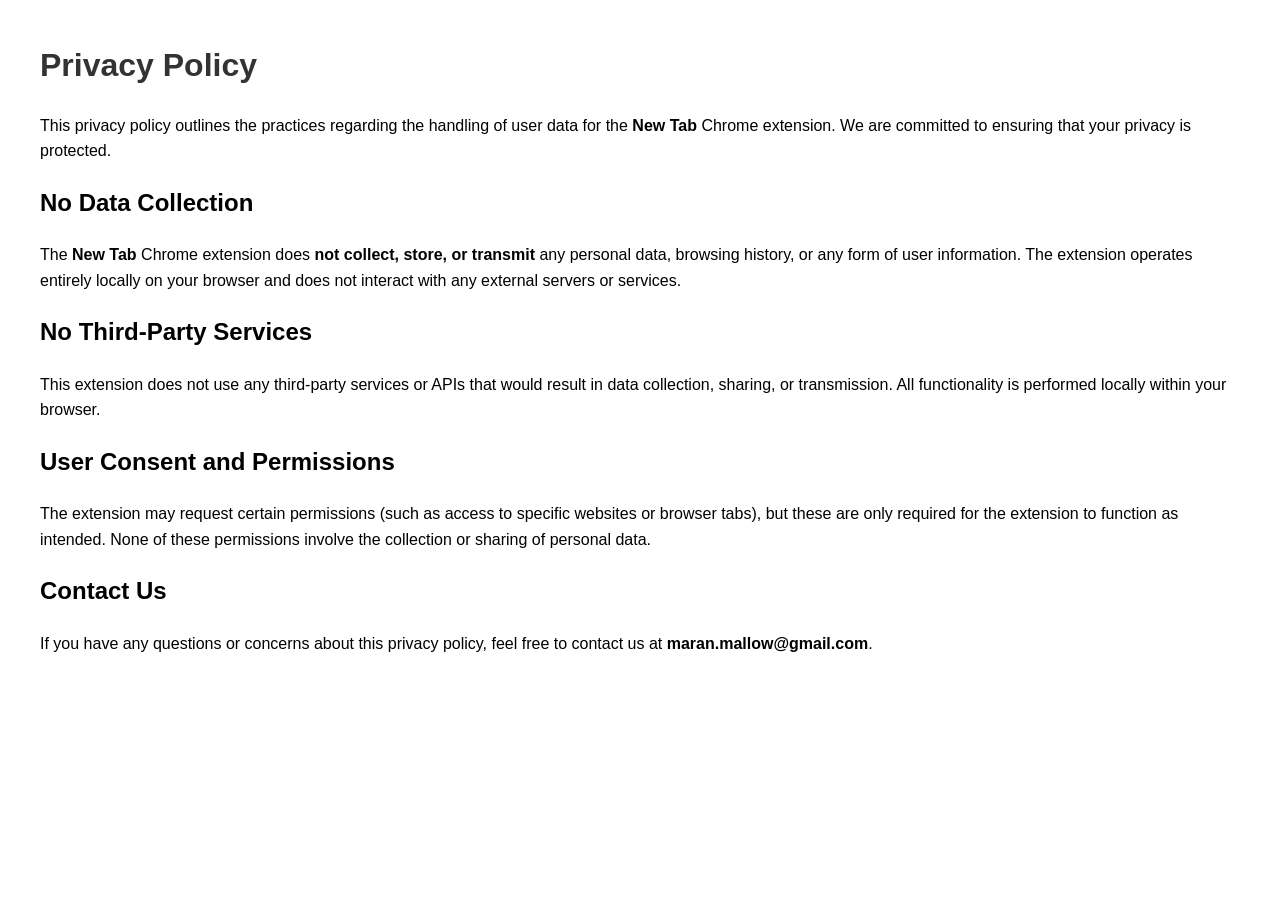
==== privacy-policy.html @ dfc70464 "Create privacy-policy.html" ====
<!DOCTYPE html>
<html lang="en">
<head>
  <meta charset="UTF-8">
  <meta name="viewport" content="width=device-width, initial-scale=1.0">
  <title>Privacy Policy - New Tab</title>
  <style>
    body {
      font-family: Arial, sans-serif;
      margin: 40px;
      line-height: 1.6;
    }
    h1 {
      color: #333;
    }
    p {
      margin-bottom: 20px;
    }
  </style>
</head>
<body>
  <h1>Privacy Policy</h1>

  <p>This privacy policy outlines the practices regarding the handling of user data for the <strong>New Tab</strong> Chrome extension. We are committed to ensuring that your privacy is protected.</p>

  <h2>No Data Collection</h2>
  <p>The <strong>New Tab</strong> Chrome extension does <strong>not collect, store, or transmit</strong> any personal data, browsing history, or any form of user information. The extension operates entirely locally on your browser and does not interact with any external servers or services.</p>

  <h2>No Third-Party Services</h2>
  <p>This extension does not use any third-party services or APIs that would result in data collection, sharing, or transmission. All functionality is performed locally within your browser.</p>

  <h2>User Consent and Permissions</h2>
  <p>The extension may request certain permissions (such as access to specific websites or browser tabs), but these are only required for the extension to function as intended. None of these permissions involve the collection or sharing of personal data.</p>

  <h2>Contact Us</h2>
  <p>If you have any questions or concerns about this privacy policy, feel free to contact us at <strong>maran.mallow@gmail.com</strong>.</p>
</body>
</html>
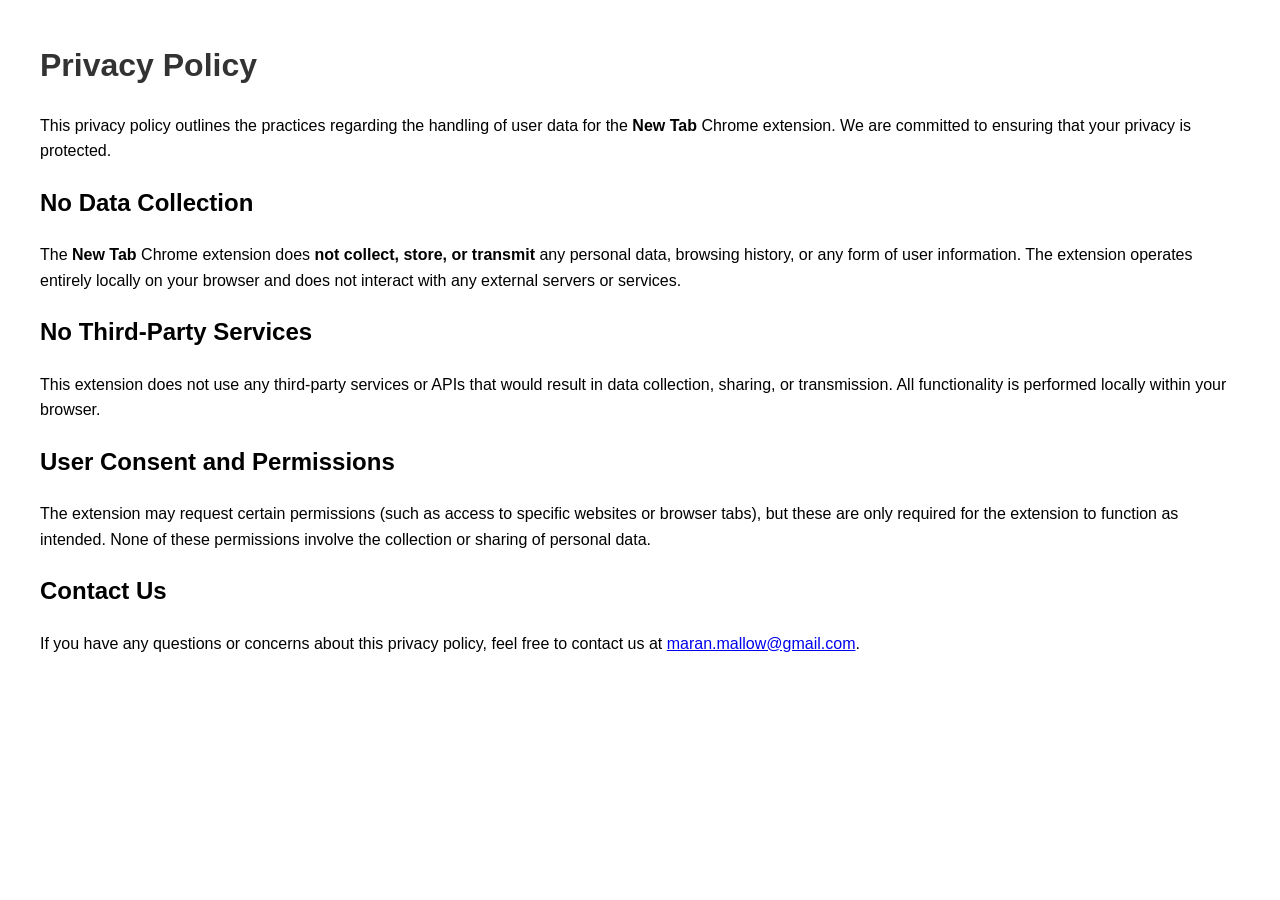
==== commit 520421a2: "Update privacy-policy.html" ====
--- a/privacy-policy.html
+++ b/privacy-policy.html
@@ -33,6 +33,6 @@
   <p>The extension may request certain permissions (such as access to specific websites or browser tabs), but these are only required for the extension to function as intended. None of these permissions involve the collection or sharing of personal data.</p>
 
   <h2>Contact Us</h2>
-  <p>If you have any questions or concerns about this privacy policy, feel free to contact us at <strong>maran.mallow@gmail.com</strong>.</p>
+  <p>If you have any questions or concerns about this privacy policy, feel free to contact us at <a href="mailto:maran.mallow@gmail.com">maran.mallow@gmail.com</a>.</p>
 </body>
 </html>
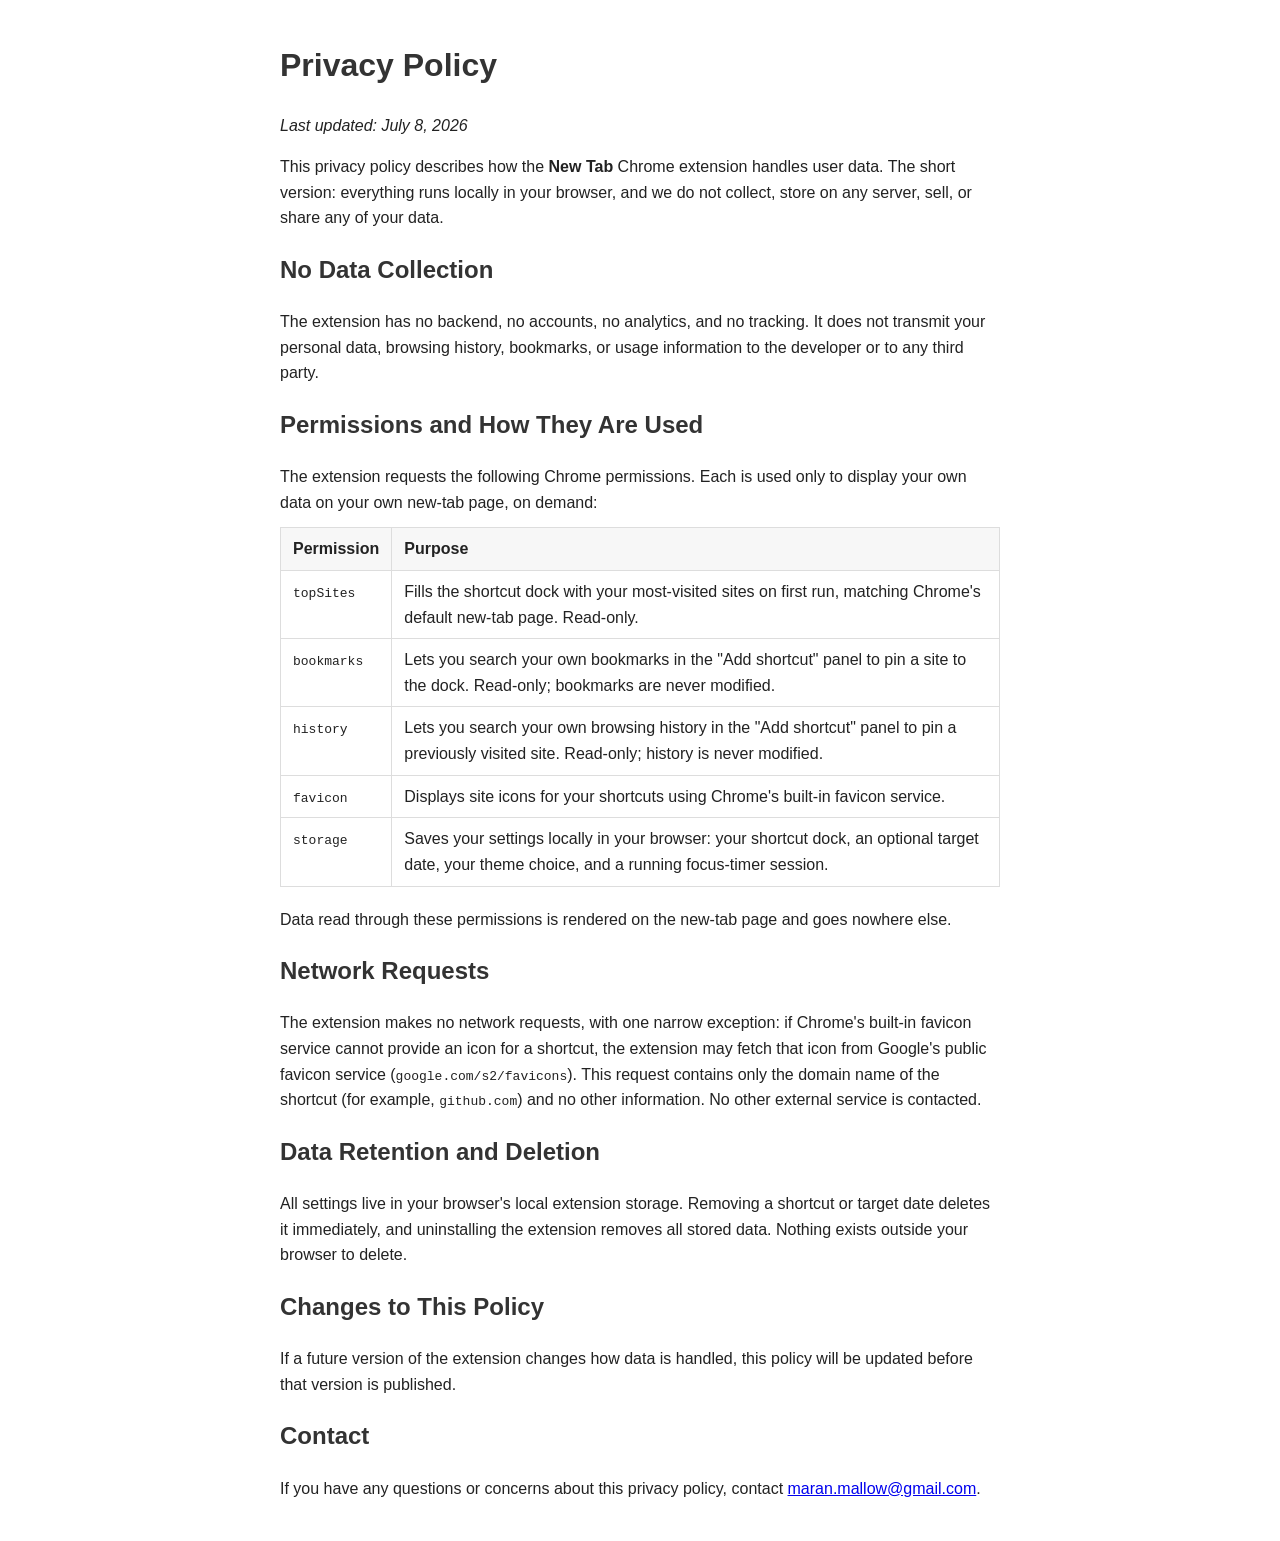
==== commit a007340f: "Update privacy policy for current permissions; add store listing copy Co-Authored-By: Claude Fable 5" ====
--- a/privacy-policy.html
+++ b/privacy-policy.html
@@ -7,32 +7,66 @@
   <style>
     body {
       font-family: Arial, sans-serif;
-      margin: 40px;
+      max-width: 720px;
+      margin: 40px auto;
+      padding: 0 20px;
       line-height: 1.6;
+      color: #222;
     }
-    h1 {
+    h1, h2 {
       color: #333;
     }
-    p {
+    p, li {
+      margin-bottom: 12px;
+    }
+    table {
+      border-collapse: collapse;
+      width: 100%;
       margin-bottom: 20px;
+    }
+    th, td {
+      border: 1px solid #ddd;
+      padding: 8px 12px;
+      text-align: left;
+      vertical-align: top;
+    }
+    th {
+      background: #f7f7f7;
     }
   </style>
 </head>
 <body>
   <h1>Privacy Policy</h1>
 
-  <p>This privacy policy outlines the practices regarding the handling of user data for the <strong>New Tab</strong> Chrome extension. We are committed to ensuring that your privacy is protected.</p>
+  <p><em>Last updated: July 8, 2026</em></p>
+
+  <p>This privacy policy describes how the <strong>New Tab</strong> Chrome extension handles user data. The short version: everything runs locally in your browser, and we do not collect, store on any server, sell, or share any of your data.</p>
 
   <h2>No Data Collection</h2>
-  <p>The <strong>New Tab</strong> Chrome extension does <strong>not collect, store, or transmit</strong> any personal data, browsing history, or any form of user information. The extension operates entirely locally on your browser and does not interact with any external servers or services.</p>
+  <p>The extension has no backend, no accounts, no analytics, and no tracking. It does not transmit your personal data, browsing history, bookmarks, or usage information to the developer or to any third party.</p>
 
-  <h2>No Third-Party Services</h2>
-  <p>This extension does not use any third-party services or APIs that would result in data collection, sharing, or transmission. All functionality is performed locally within your browser.</p>
+  <h2>Permissions and How They Are Used</h2>
+  <p>The extension requests the following Chrome permissions. Each is used only to display your own data on your own new-tab page, on demand:</p>
+  <table>
+    <tr><th>Permission</th><th>Purpose</th></tr>
+    <tr><td><code>topSites</code></td><td>Fills the shortcut dock with your most-visited sites on first run, matching Chrome's default new-tab page. Read-only.</td></tr>
+    <tr><td><code>bookmarks</code></td><td>Lets you search your own bookmarks in the "Add shortcut" panel to pin a site to the dock. Read-only; bookmarks are never modified.</td></tr>
+    <tr><td><code>history</code></td><td>Lets you search your own browsing history in the "Add shortcut" panel to pin a previously visited site. Read-only; history is never modified.</td></tr>
+    <tr><td><code>favicon</code></td><td>Displays site icons for your shortcuts using Chrome's built-in favicon service.</td></tr>
+    <tr><td><code>storage</code></td><td>Saves your settings locally in your browser: your shortcut dock, an optional target date, your theme choice, and a running focus-timer session.</td></tr>
+  </table>
+  <p>Data read through these permissions is rendered on the new-tab page and goes nowhere else.</p>
 
-  <h2>User Consent and Permissions</h2>
-  <p>The extension may request certain permissions (such as access to specific websites or browser tabs), but these are only required for the extension to function as intended. None of these permissions involve the collection or sharing of personal data.</p>
+  <h2>Network Requests</h2>
+  <p>The extension makes no network requests, with one narrow exception: if Chrome's built-in favicon service cannot provide an icon for a shortcut, the extension may fetch that icon from Google's public favicon service (<code>google.com/s2/favicons</code>). This request contains only the domain name of the shortcut (for example, <code>github.com</code>) and no other information. No other external service is contacted.</p>
 
-  <h2>Contact Us</h2>
-  <p>If you have any questions or concerns about this privacy policy, feel free to contact us at <a href="mailto:maran.mallow@gmail.com">maran.mallow@gmail.com</a>.</p>
+  <h2>Data Retention and Deletion</h2>
+  <p>All settings live in your browser's local extension storage. Removing a shortcut or target date deletes it immediately, and uninstalling the extension removes all stored data. Nothing exists outside your browser to delete.</p>
+
+  <h2>Changes to This Policy</h2>
+  <p>If a future version of the extension changes how data is handled, this policy will be updated before that version is published.</p>
+
+  <h2>Contact</h2>
+  <p>If you have any questions or concerns about this privacy policy, contact <a href="mailto:maran.mallow@gmail.com">maran.mallow@gmail.com</a>.</p>
 </body>
 </html>
